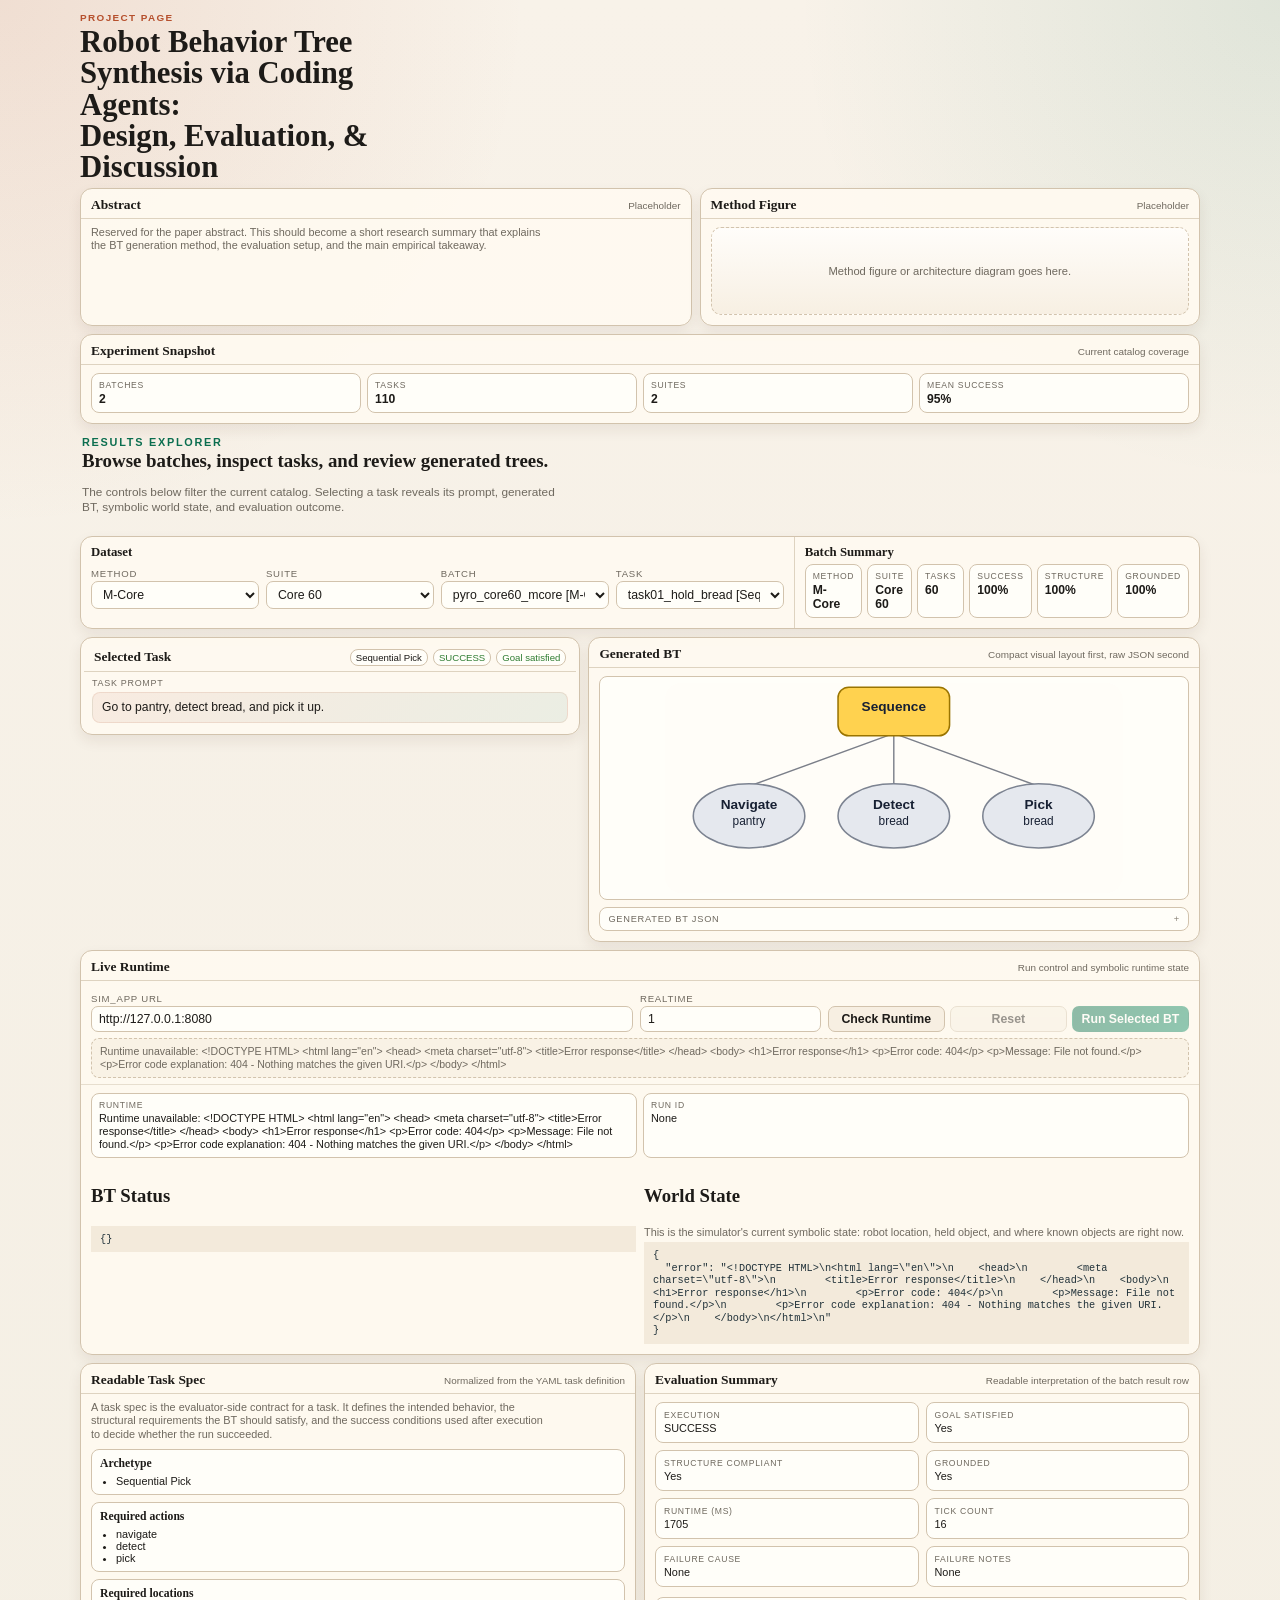
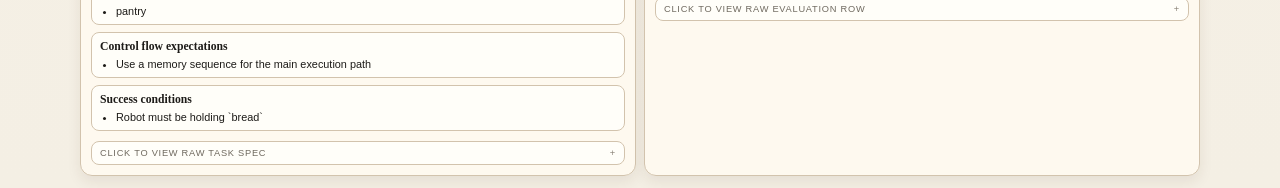
==== public/index.html @ f4806e5f "first commit" ====
<!doctype html>
<html lang="en">
<head>
  <meta charset="utf-8">
  <meta name="viewport" content="width=device-width, initial-scale=1">
  <title>Robot Behavior Tree Synthesis via Coding Agents: Design, Evaluation, &amp; Discussion</title>
  <link rel="stylesheet" href="./styles.css">
</head>
<body>
  <header class="hero">
    <div class="hero-copy">
      <p class="eyebrow">Project Page</p>
      <h1>Robot Behavior Tree Synthesis via Coding Agents:<br>Design, Evaluation, &amp; Discussion</h1>
    </div>
  </header>

  <main class="layout">
    <section class="research-strip">
      <article class="panel compact-panel">
        <div class="panel-head">
          <h2>Abstract</h2>
          <span class="panel-meta">Placeholder</span>
        </div>
        <div class="section-copy">
          Reserved for the paper abstract. This should become a short research summary that explains the BT generation method, the evaluation setup, and the main empirical takeaway.
        </div>
      </article>

      <article class="panel compact-panel">
        <div class="panel-head">
          <h2>Method Figure</h2>
          <span class="panel-meta">Placeholder</span>
        </div>
        <div class="figure-placeholder">Method figure or architecture diagram goes here.</div>
      </article>
    </section>

    <section class="panel snapshot-strip">
      <div class="panel-head">
        <h2>Experiment Snapshot</h2>
        <span class="panel-meta">Current catalog coverage</span>
      </div>
      <div class="hero-stats hero-stats--inline" id="heroStats"></div>
    </section>

    <section class="section-intro">
      <p class="eyebrow">Results Explorer</p>
      <h2>Browse batches, inspect tasks, and review generated trees.</h2>
      <p class="section-copy section-copy--flush">
        The controls below filter the current catalog. Selecting a task reveals its prompt, generated BT, symbolic world state, and evaluation outcome.
      </p>
    </section>

    <section class="top-banner panel">
      <section class="top-banner__section">
        <div class="top-banner__head">
          <h2>Dataset</h2>
        </div>
        <div class="banner-grid banner-grid--dataset">
          <div>
            <label for="methodSelect">Method</label>
            <select id="methodSelect"></select>
          </div>
          <div>
            <label for="suiteSelect">Suite</label>
            <select id="suiteSelect"></select>
          </div>
          <div>
            <label for="batchSelect">Batch</label>
            <select id="batchSelect"></select>
          </div>
          <div>
            <label for="taskSelect">Task</label>
            <select id="taskSelect"></select>
          </div>
        </div>
      </section>

      <section class="top-banner__section">
        <div class="top-banner__head">
          <h2>Batch Summary</h2>
        </div>
        <div id="batchSummary" class="stack stack--horizontal"></div>
      </section>
    </section>

    <section class="content content--full">
      <section class="content-grid task-bt-grid">
        <article class="panel intro-card intro-card--compact">
          <div class="panel-head">
            <h2>Selected Task</h2>
            <div id="taskBadgeRow" class="badge-row"></div>
          </div>
          <div class="intro-card__body">
            <div class="intro-card__label">Task Prompt</div>
            <div id="taskPrompt" class="prompt-card prompt-card--compact">Select a batch and task.</div>
          </div>
        </article>

        <article class="panel">
          <div class="panel-head">
            <h2>Generated BT</h2>
            <span class="panel-meta">Compact visual layout first, raw JSON second</span>
          </div>
          <div class="bt-tree-panel">
            <div class="bt-tree-wrap">
              <div id="btTreeView" class="bt-tree-empty">Select a task.</div>
            </div>
            <details class="bt-json-wrap">
              <summary class="compact-pre-title">Generated BT JSON</summary>
              <pre id="btView" class="pre-compact">{}</pre>
            </details>
          </div>
        </article>
      </section>

      <section class="content-grid hero-runtime-grid">
        <article class="panel runtime-panel runtime-panel--featured">
          <div class="panel-head">
            <h2>Live Runtime</h2>
            <span class="panel-meta">Run control and symbolic runtime state</span>
          </div>
          <div class="runtime-strip__body">
            <div class="banner-grid banner-grid--runtime">
              <div>
                <label for="controlUrl">sim_app URL</label>
                <input id="controlUrl" value="http://127.0.0.1:8080">
              </div>
              <div>
                <label for="realtimeFactor">Realtime</label>
                <input id="realtimeFactor" type="number" min="0.1" step="0.1" value="1">
              </div>
              <div class="runtime-strip__actions">
                <button id="refreshRuntime" class="secondary">Check Runtime</button>
                <button id="resetWorld" class="secondary">Reset</button>
                <button id="runBt">Run Selected BT</button>
              </div>
            </div>
            <div class="runtime-strip__status">
              <div id="runtimeStatus" class="status-block muted">Runtime not checked yet.</div>
            </div>
          </div>
          <div class="runtime-toolbar">
            <div class="runtime-toolbar-card">
              <div class="runtime-toolbar-label">Runtime</div>
              <div id="runtimeStatusInline" class="runtime-toolbar-value">Not checked yet.</div>
            </div>
            <div class="runtime-toolbar-card">
              <div class="runtime-toolbar-label">Run ID</div>
              <div id="runIdInline" class="runtime-toolbar-value">None</div>
            </div>
          </div>
          <div class="content-grid two-up runtime-split">
            <div>
              <h3>BT Status</h3>
              <pre id="runStatusView">{}</pre>
            </div>
            <div>
              <h3>World State</h3>
              <p class="section-note">This is the simulator's current symbolic state: robot location, held object, and where known objects are right now.</p>
              <pre id="worldStateView">{}</pre>
            </div>
          </div>
        </article>
      </section>

      <section class="content-grid two-up">
        <article class="panel">
          <div class="panel-head">
            <h2>Readable Task Spec</h2>
            <span class="panel-meta">Normalized from the YAML task definition</span>
          </div>
          <div class="section-copy">
            A task spec is the evaluator-side contract for a task. It defines the intended behavior, the structural requirements the BT should satisfy, and the success conditions used after execution to decide whether the run succeeded.
          </div>
          <div id="taskSpecView" class="spec-grid"></div>
          <details class="raw-data-block">
            <summary class="raw-data-summary">Click to view raw task spec</summary>
            <pre id="taskSpecRawView">{}</pre>
          </details>
        </article>

        <article class="panel">
          <div class="panel-head">
            <h2>Evaluation Summary</h2>
            <span class="panel-meta">Readable interpretation of the batch result row</span>
          </div>
          <div id="resultSummaryView" class="result-grid"></div>
          <details class="raw-data-block">
            <summary class="raw-data-summary">Click to view raw evaluation row</summary>
            <pre id="resultView">{}</pre>
          </details>
        </article>
      </section>
    </section>
  </main>

  <script src="./app.js"></script>
</body>
</html>
---- public/styles.css ----
:root {
  --bg: #f4efe4;
  --paper: #fffaf1;
  --ink: #1d1b18;
  --muted: #6f695f;
  --line: #d2c3ad;
  --accent: #0b6e4f;
  --accent-2: #b6502d;
  --good: #2f7d32;
  --warn: #996300;
  --bad: #9b2226;
  --shadow: rgba(62, 39, 21, 0.08);
  --code: #f3eadb;
}

* { box-sizing: border-box; }
html, body { margin: 0; padding: 0; }
body {
  font-family: "Avenir Next", "Segoe UI", sans-serif;
  color: var(--ink);
  background:
    radial-gradient(circle at top left, rgba(182, 80, 45, 0.12), transparent 24%),
    radial-gradient(circle at top right, rgba(11, 110, 79, 0.10), transparent 22%),
    linear-gradient(180deg, #f8f2e9 0%, var(--bg) 100%);
}

h1, h2, h3, th {
  font-family: Georgia, "Palatino Linotype", serif;
}

.hero,
.layout {
  width: min(1120px, calc(100vw - 20px));
  margin: 0 auto;
}

.hero {
  display: grid;
  grid-template-columns: 1fr;
  gap: 8px;
  padding: 12px 0 2px;
}

.hero-copy {
  display: grid;
  gap: 4px;
}

.eyebrow {
  margin: 0;
  color: var(--accent-2);
  text-transform: uppercase;
  letter-spacing: 0.14em;
  font-size: 0.62rem;
  font-weight: 700;
}

h1 {
  margin: 0;
  max-width: 22ch;
  font-size: clamp(1.25rem, 2.4vw, 2rem);
  line-height: 1.02;
}

.lede {
  margin: 0;
  max-width: 74ch;
  color: var(--muted);
  font-size: 0.78rem;
  line-height: 1.28;
}

.hero-stats {
  display: grid;
  grid-template-columns: repeat(4, minmax(0, 1fr));
  gap: 6px;
}

.hero-stats--inline {
  padding: 8px 10px 10px;
}

.layout {
  display: grid;
  gap: 8px;
  padding: 2px 0 12px;
}

.panel {
  background: rgba(255, 250, 241, 0.94);
  border: 1px solid var(--line);
  border-radius: 12px;
  box-shadow: 0 6px 14px var(--shadow);
  overflow: hidden;
}

.compact-panel .panel-head,
.panel-head {
  display: flex;
  align-items: baseline;
  justify-content: space-between;
  gap: 8px;
  padding: 8px 10px 5px;
  border-bottom: 1px solid rgba(210, 195, 173, 0.7);
}

.panel-head h2, .panel-head h3 {
  margin: 0;
  font-size: 0.84rem;
}

.panel-meta {
  color: var(--muted);
  font-size: 0.62rem;
}

label {
  display: block;
  margin: 4px 0 2px;
  color: var(--muted);
  font-size: 0.6rem;
  text-transform: uppercase;
  letter-spacing: 0.08em;
}

select, input, button {
  width: 100%;
  border-radius: 7px;
  border: 1px solid var(--line);
  padding: 5px 7px;
  font: inherit;
  background: #fffef9;
  color: var(--ink);
  font-size: 0.77rem;
}

button {
  cursor: pointer;
  background: linear-gradient(135deg, var(--accent), #0d8c65);
  color: white;
  border-color: transparent;
  font-weight: 600;
}

button.secondary {
  background: #f7efe2;
  color: var(--ink);
  border-color: var(--line);
}

button:disabled {
  opacity: 0.45;
  cursor: not-allowed;
}

.research-strip {
  display: grid;
  grid-template-columns: 1.1fr 0.9fr;
  gap: 8px;
}

.snapshot-strip {
  overflow: hidden;
}

.section-intro {
  display: grid;
  gap: 3px;
  padding: 4px 2px 1px;
}

.section-intro h2 {
  margin: 0;
  font-size: 1.18rem;
  line-height: 1.02;
}

.section-intro .eyebrow {
  font-size: 0.68rem;
  letter-spacing: 0.16em;
  color: var(--accent);
}

.figure-placeholder {
  margin: 8px 10px 10px;
  min-height: 88px;
  border: 1px dashed var(--line);
  border-radius: 10px;
  display: grid;
  place-items: center;
  color: var(--muted);
  font-size: 0.7rem;
  background: linear-gradient(180deg, rgba(255,255,255,0.65), rgba(243,234,219,0.65));
}

.top-banner {
  display: grid;
  grid-template-columns: 1.45fr 0.55fr;
}

.top-banner__section {
  padding: 8px 10px;
}

.top-banner__section + .top-banner__section {
  border-left: 1px solid rgba(210, 195, 173, 0.7);
}

.top-banner__head {
  margin-bottom: 4px;
}

.top-banner__head h2 {
  margin: 0;
  font-size: 0.8rem;
}

.banner-grid {
  display: grid;
  gap: 7px;
}

.banner-grid--dataset {
  grid-template-columns: repeat(4, minmax(0, 1fr));
}

.stack,
.badge-row {
  display: flex;
  flex-wrap: wrap;
  gap: 5px;
}

.stack--horizontal {
  flex-wrap: nowrap;
  overflow-x: auto;
  padding-bottom: 2px;
}

.content {
  display: grid;
  gap: 8px;
}

.content-grid {
  display: grid;
  gap: 8px;
}

.task-bt-grid {
  grid-template-columns: minmax(280px, 0.9fr) minmax(340px, 1.1fr);
  align-items: start;
}

.runtime-strip__body {
  padding: 8px 10px 10px;
}

.runtime-panel .runtime-strip__body {
  padding-bottom: 6px;
  border-bottom: 1px solid rgba(210, 195, 173, 0.5);
}

.banner-grid--runtime {
  grid-template-columns: minmax(220px, 1.5fr) minmax(100px, 0.5fr) minmax(260px, 1fr);
  align-items: end;
}

.runtime-strip__actions {
  display: grid;
  grid-template-columns: repeat(3, minmax(0, 1fr));
  gap: 5px;
}

.runtime-strip__status {
  margin-top: 6px;
}

.intro-card {
  padding: 3px;
}

.intro-card__body {
  padding: 6px 8px 8px;
}

.intro-card__label {
  color: var(--muted);
  font-size: 0.56rem;
  text-transform: uppercase;
  letter-spacing: 0.08em;
  margin-bottom: 4px;
}

.prompt-card {
  margin: 0;
  padding: 7px 9px;
  border-radius: 8px;
  background: linear-gradient(135deg, rgba(182, 80, 45, 0.08), rgba(11, 110, 79, 0.08));
  border: 1px solid rgba(182, 80, 45, 0.12);
  font-size: 0.76rem;
  line-height: 1.24;
}

.badge,
.stat-tile,
.result-card,
.spec-card,
.runtime-toolbar-card {
  border: 1px solid var(--line);
  border-radius: 8px;
  background: #fffef9;
}

.badge {
  padding: 2px 5px;
  font-size: 0.6rem;
}

.badge.good { color: var(--good); }
.badge.warn { color: var(--warn); }
.badge.bad { color: var(--bad); }

.stat-tile {
  padding: 6px 7px;
}

.stat-k,
.result-card__label,
.runtime-toolbar-label {
  color: var(--muted);
  font-size: 0.54rem;
  text-transform: uppercase;
  letter-spacing: 0.08em;
}

.stat-v {
  margin-top: 2px;
  font-size: 0.76rem;
  font-weight: 700;
}

.hero-runtime-grid {
  grid-template-columns: 1fr;
}

.runtime-toolbar {
  display: grid;
  grid-template-columns: repeat(2, minmax(0, 1fr));
  gap: 6px;
  padding: 8px 10px 0;
}

.runtime-toolbar-card {
  padding: 6px 7px;
}

.runtime-toolbar-value,
.result-card__value {
  margin-top: 2px;
  font-size: 0.68rem;
  line-height: 1.2;
}

.runtime-split {
  grid-template-columns: repeat(2, minmax(0, 1fr));
  padding: 8px 10px 10px;
}

.section-copy,
.section-note {
  color: var(--muted);
  font-size: 0.68rem;
  line-height: 1.24;
}

.section-copy {
  padding: 7px 10px 0;
  max-width: 78ch;
}

.section-copy--flush {
  padding: 0;
  font-size: 0.74rem;
  line-height: 1.3;
  max-width: 72ch;
}

.section-note {
  margin: 0 0 3px;
}

pre {
  margin: 0;
  padding: 7px 9px;
  background: var(--code);
  color: #21323a;
  overflow: auto;
  white-space: pre-wrap;
  word-break: break-word;
  max-height: 240px;
  font-size: 0.64rem;
  line-height: 1.22;
}

.pre-compact {
  font-size: 0.58rem;
  max-height: 150px;
}

.bt-tree-panel,
.spec-grid,
.result-grid {
  display: grid;
  gap: 7px;
  padding: 8px 10px 10px;
}

.result-grid,
.two-up {
  grid-template-columns: repeat(2, minmax(0, 1fr));
}

.spec-card,
.result-card {
  padding: 7px 8px;
}

.spec-card h3 {
  margin: 0 0 5px;
  font-size: 0.73rem;
}

.spec-card ul {
  margin: 0;
  padding-left: 16px;
  font-size: 0.68rem;
}

.bt-tree-wrap,
.bt-json-wrap,
.raw-data-block {
  border: 1px solid var(--line);
  border-radius: 8px;
  background: #fffef9;
  overflow: hidden;
}

.bt-tree-wrap {
  padding: 6px;
  min-height: 150px;
  max-height: 230px;
  overflow: auto;
}

.bt-tree-svg {
  min-width: fit-content;
}

.bt-tree-wrap svg,
.bt-tree-svg svg {
  display: block;
  width: 100%;
  max-width: 100%;
  max-height: 210px;
  height: auto;
  margin: 0 auto;
}

.bt-tree-empty {
  color: var(--muted);
  font-size: 0.68rem;
}

.compact-pre-title,
.raw-data-summary {
  display: block;
  padding: 6px 8px;
  color: var(--muted);
  font-size: 0.58rem;
  text-transform: uppercase;
  letter-spacing: 0.08em;
  cursor: pointer;
}

.raw-data-block {
  margin: 0 10px 10px;
}

.raw-data-summary::-webkit-details-marker,
.compact-pre-title::-webkit-details-marker {
  display: none;
}

.compact-pre-title::after,
.raw-data-summary::after {
  content: " +";
  float: right;
  color: #8a8378;
}

.bt-json-wrap[open] .compact-pre-title::after,
.raw-data-block[open] .raw-data-summary::after {
  content: " -";
}

.status-block {
  border: 1px dashed var(--line);
  border-radius: 8px;
  padding: 6px 8px;
  background: rgba(247, 239, 226, 0.7);
  line-height: 1.22;
  font-size: 0.66rem;
}

.muted { color: var(--muted); }
.mono { font-family: "SFMono-Regular", "Menlo", monospace; }

@media (max-width: 980px) {
  .hero,
  .top-banner,
  .research-strip,
  .task-bt-grid,
  .result-grid,
  .two-up,
  .runtime-split,
  .runtime-toolbar {
    grid-template-columns: 1fr;
  }

  .top-banner__section + .top-banner__section {
    border-left: 0;
    border-top: 1px solid rgba(210, 195, 173, 0.7);
  }

  .banner-grid--dataset,
  .banner-grid--runtime,
  .runtime-strip__actions,
  .hero-stats {
    grid-template-columns: 1fr 1fr;
  }
}

@media (max-width: 720px) {
  .banner-grid--dataset,
  .banner-grid--runtime,
  .runtime-strip__actions,
  .hero-stats {
    grid-template-columns: 1fr;
  }

  .stack--horizontal {
    flex-wrap: wrap;
    overflow-x: visible;
  }
}
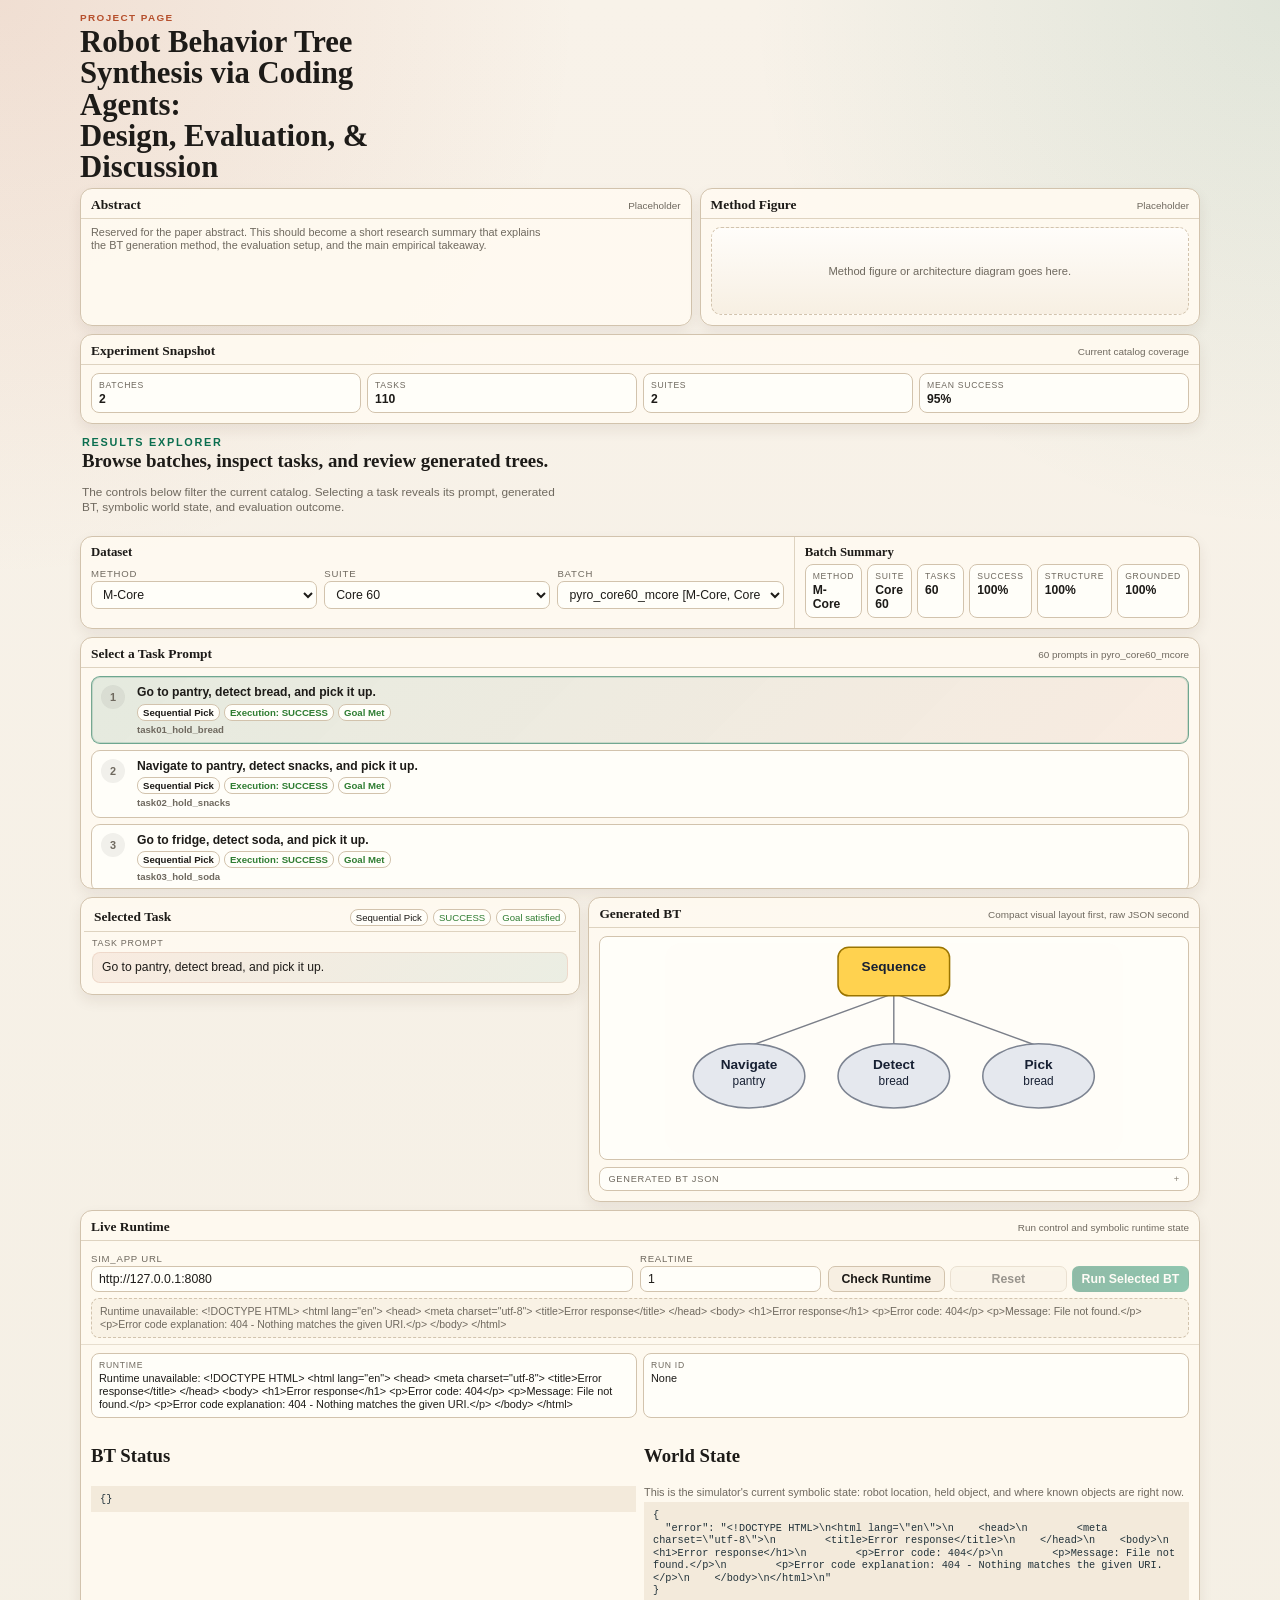
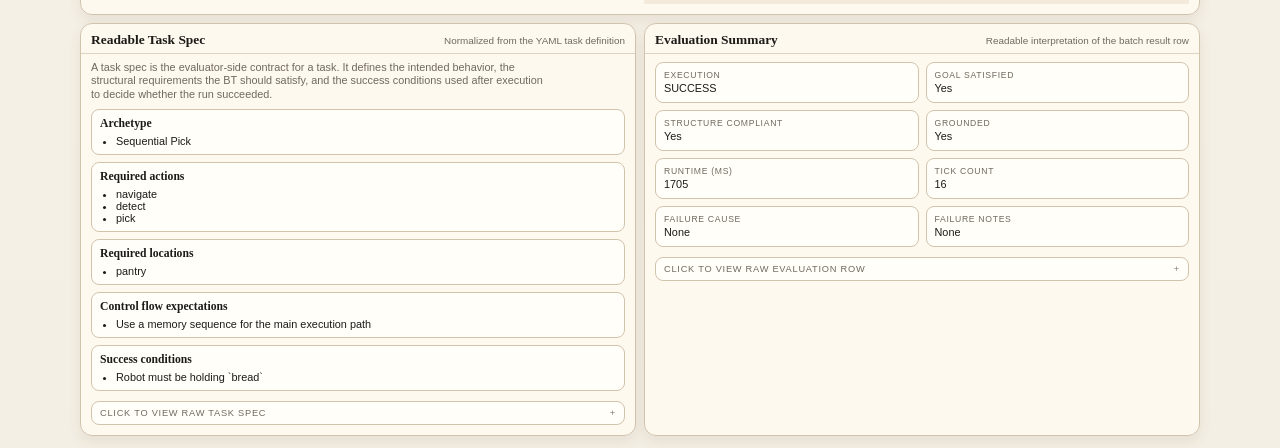
==== commit 6ac9b3df: "tweaks" ====
--- a/public/index.html
+++ b/public/index.html
@@ -69,10 +69,6 @@
             <label for="batchSelect">Batch</label>
             <select id="batchSelect"></select>
           </div>
-          <div>
-            <label for="taskSelect">Task</label>
-            <select id="taskSelect"></select>
-          </div>
         </div>
       </section>
 
@@ -82,6 +78,14 @@
         </div>
         <div id="batchSummary" class="stack stack--horizontal"></div>
       </section>
+    </section>
+
+    <section class="panel task-picker-panel">
+      <div class="panel-head">
+        <h2>Select a Task Prompt</h2>
+        <span id="taskListMeta" class="panel-meta">Choose one prompt from the current batch.</span>
+      </div>
+      <div id="taskList" class="task-list" role="listbox" aria-label="Task prompts"></div>
     </section>
 
     <section class="content content--full">
--- a/public/styles.css
+++ b/public/styles.css
@@ -221,7 +221,7 @@
 }
 
 .banner-grid--dataset {
-  grid-template-columns: repeat(4, minmax(0, 1fr));
+  grid-template-columns: repeat(3, minmax(0, 1fr));
 }
 
 .stack,
@@ -240,6 +240,23 @@
 .content {
   display: grid;
   gap: 8px;
+}
+
+.task-picker-panel {
+  overflow: hidden;
+}
+
+.task-list {
+  display: grid;
+  gap: 6px;
+  padding: 8px 10px 10px;
+  max-height: 220px;
+  overflow-y: auto;
+}
+
+.task-list-empty {
+  color: var(--muted);
+  font-size: 0.72rem;
 }
 
 .content-grid {
@@ -300,6 +317,67 @@
   border: 1px solid rgba(182, 80, 45, 0.12);
   font-size: 0.76rem;
   line-height: 1.24;
+}
+
+.task-list-item {
+  display: grid;
+  grid-template-columns: 28px minmax(0, 1fr);
+  gap: 8px;
+  align-items: start;
+  width: 100%;
+  padding: 8px 9px;
+  text-align: left;
+  border-radius: 9px;
+  border: 1px solid var(--line);
+  background: #fffef9;
+  color: var(--ink);
+}
+
+.task-list-item:hover {
+  border-color: rgba(11, 110, 79, 0.38);
+  background: #fffaf2;
+}
+
+.task-list-item.is-selected {
+  border-color: rgba(11, 110, 79, 0.55);
+  background: linear-gradient(135deg, rgba(11, 110, 79, 0.10), rgba(182, 80, 45, 0.08));
+  box-shadow: inset 0 0 0 1px rgba(11, 110, 79, 0.16);
+}
+
+.task-list-item__index {
+  display: inline-grid;
+  place-items: center;
+  width: 24px;
+  height: 24px;
+  border-radius: 999px;
+  background: rgba(29, 27, 24, 0.06);
+  color: var(--muted);
+  font-size: 0.68rem;
+  font-weight: 700;
+}
+
+.task-list-item__body {
+  display: grid;
+  gap: 3px;
+  min-width: 0;
+}
+
+.task-list-item__prompt {
+  font-size: 0.76rem;
+  line-height: 1.26;
+  white-space: normal;
+}
+
+.task-list-item__tags {
+  display: flex;
+  flex-wrap: wrap;
+  gap: 4px;
+}
+
+.task-list-item__meta {
+  color: var(--muted);
+  font-size: 0.6rem;
+  line-height: 1.2;
 }
 
 .badge,
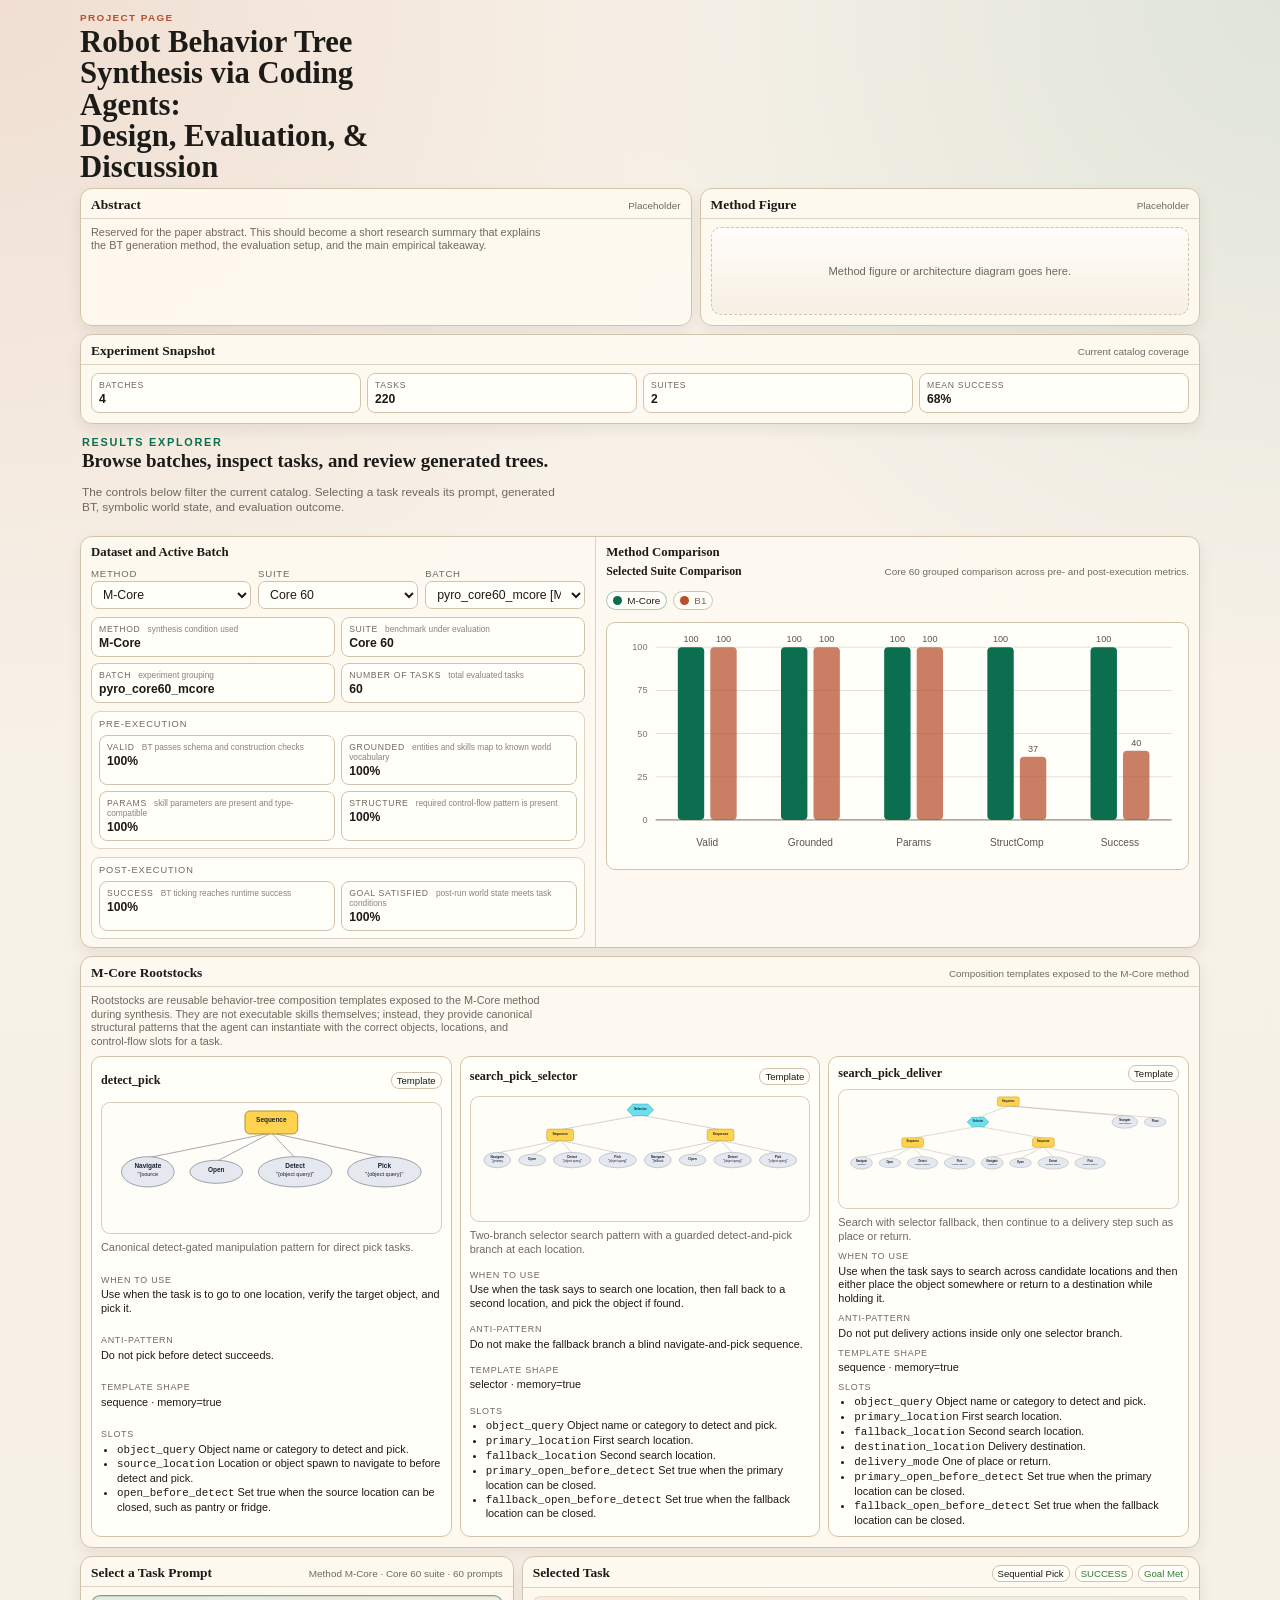
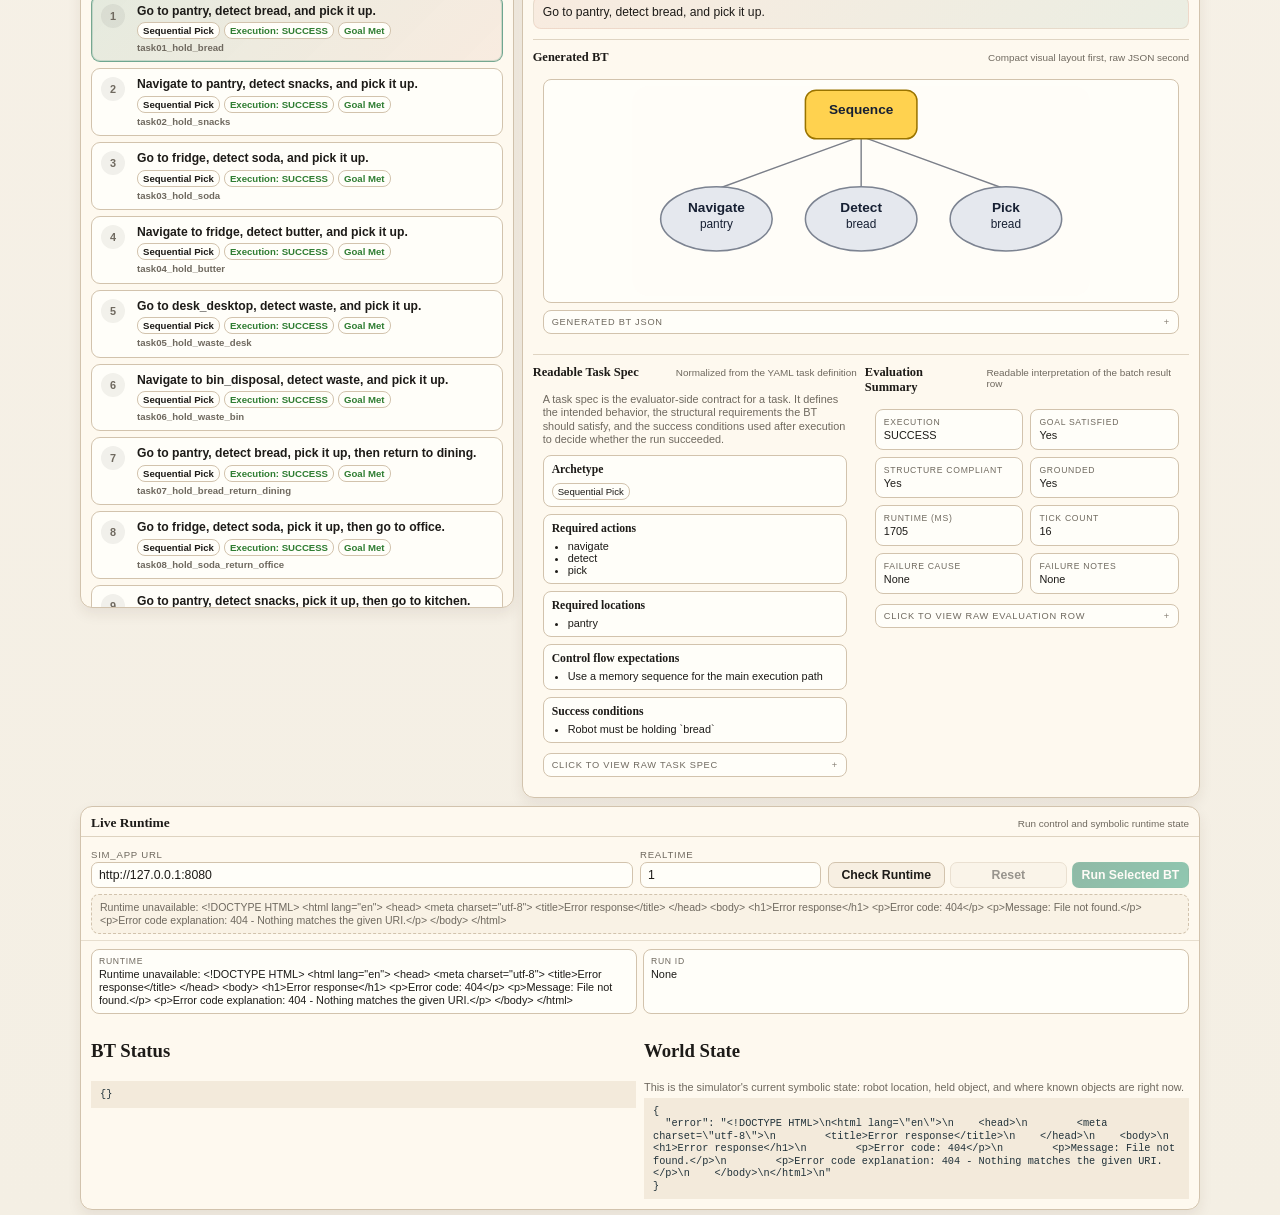
==== commit 0a83e4a8: "visualization improvements" ====
--- a/public/index.html
+++ b/public/index.html
@@ -54,7 +54,7 @@
     <section class="top-banner panel">
       <section class="top-banner__section">
         <div class="top-banner__head">
-          <h2>Dataset</h2>
+          <h2>Dataset and Active Batch</h2>
         </div>
         <div class="banner-grid banner-grid--dataset">
           <div>
@@ -70,50 +70,99 @@
             <select id="batchSelect"></select>
           </div>
         </div>
+        <div id="batchSummary" class="batch-summary-grid"></div>
       </section>
 
       <section class="top-banner__section">
         <div class="top-banner__head">
-          <h2>Batch Summary</h2>
-        </div>
-        <div id="batchSummary" class="stack stack--horizontal"></div>
-      </section>
-    </section>
-
-    <section class="panel task-picker-panel">
-      <div class="panel-head">
-        <h2>Select a Task Prompt</h2>
-        <span id="taskListMeta" class="panel-meta">Choose one prompt from the current batch.</span>
-      </div>
-      <div id="taskList" class="task-list" role="listbox" aria-label="Task prompts"></div>
+          <h2>Method Comparison</h2>
+        </div>
+        <div class="batch-compare">
+          <div class="batch-compare__head">
+            <h3>Selected Suite Comparison</h3>
+            <span id="batchCompareMeta" class="panel-meta">Grouped comparison across evaluation metrics.</span>
+          </div>
+          <div id="batchCompareLegend" class="batch-compare__legend"></div>
+          <div id="batchCompareChart" class="batch-compare__chart"></div>
+        </div>
+      </section>
     </section>
 
     <section class="content content--full">
+      <section id="rootstocksPanel" class="panel rootstocks-panel" hidden>
+        <div class="panel-head">
+          <h2>M-Core Rootstocks</h2>
+          <span class="panel-meta">Composition templates exposed to the M-Core method</span>
+        </div>
+        <div class="section-copy">
+          Rootstocks are reusable behavior-tree composition templates exposed to the M-Core method during synthesis. They are not executable skills themselves; instead, they provide canonical structural patterns that the agent can instantiate with the correct objects, locations, and control-flow slots for a task.
+        </div>
+        <div id="rootstocksView" class="rootstocks-grid"></div>
+      </section>
+
       <section class="content-grid task-bt-grid">
-        <article class="panel intro-card intro-card--compact">
+        <article class="panel task-picker-panel">
+          <div class="panel-head">
+            <h2>Select a Task Prompt</h2>
+            <span id="taskListMeta" class="panel-meta">Choose one prompt from the current batch.</span>
+          </div>
+          <div id="taskList" class="task-list" role="listbox" aria-label="Task prompts"></div>
+        </article>
+
+        <article class="panel selected-task-group">
           <div class="panel-head">
             <h2>Selected Task</h2>
             <div id="taskBadgeRow" class="badge-row"></div>
           </div>
-          <div class="intro-card__body">
-            <div class="intro-card__label">Task Prompt</div>
-            <div id="taskPrompt" class="prompt-card prompt-card--compact">Select a batch and task.</div>
-          </div>
-        </article>
-
-        <article class="panel">
-          <div class="panel-head">
-            <h2>Generated BT</h2>
-            <span class="panel-meta">Compact visual layout first, raw JSON second</span>
-          </div>
-          <div class="bt-tree-panel">
-            <div class="bt-tree-wrap">
-              <div id="btTreeView" class="bt-tree-empty">Select a task.</div>
-            </div>
-            <details class="bt-json-wrap">
-              <summary class="compact-pre-title">Generated BT JSON</summary>
-              <pre id="btView" class="pre-compact">{}</pre>
-            </details>
+          <div class="selected-task-group__body">
+            <section class="selected-task-group__section">
+              <div id="taskPrompt" class="selected-task-panel__prompt">Select a task.</div>
+            </section>
+
+            <section class="selected-task-group__section">
+              <div class="selected-task-group__section-head">
+                <h3>Generated BT</h3>
+                <span class="panel-meta">Compact visual layout first, raw JSON second</span>
+              </div>
+              <div class="bt-tree-panel">
+                <div class="bt-tree-wrap">
+                  <div id="btTreeView" class="bt-tree-empty">Select a task.</div>
+                </div>
+                <details class="bt-json-wrap">
+                  <summary class="compact-pre-title">Generated BT JSON</summary>
+                  <pre id="btView" class="pre-compact">{}</pre>
+                </details>
+              </div>
+            </section>
+
+            <section class="content-grid two-up selected-task-details">
+              <div class="selected-task-group__subpanel">
+                <div class="selected-task-group__section-head">
+                  <h3>Readable Task Spec</h3>
+                  <span class="panel-meta">Normalized from the YAML task definition</span>
+                </div>
+                <div class="section-copy">
+                  A task spec is the evaluator-side contract for a task. It defines the intended behavior, the structural requirements the BT should satisfy, and the success conditions used after execution to decide whether the run succeeded.
+                </div>
+                <div id="taskSpecView" class="spec-grid"></div>
+                <details class="raw-data-block">
+                  <summary class="raw-data-summary">Click to view raw task spec</summary>
+                  <pre id="taskSpecRawView">{}</pre>
+                </details>
+              </div>
+
+              <div class="selected-task-group__subpanel">
+                <div class="selected-task-group__section-head">
+                  <h3>Evaluation Summary</h3>
+                  <span class="panel-meta">Readable interpretation of the batch result row</span>
+                </div>
+                <div id="resultSummaryView" class="result-grid"></div>
+                <details class="raw-data-block">
+                  <summary class="raw-data-summary">Click to view raw evaluation row</summary>
+                  <pre id="resultView">{}</pre>
+                </details>
+              </div>
+            </section>
           </div>
         </article>
       </section>
@@ -167,35 +216,6 @@
           </div>
         </article>
       </section>
-
-      <section class="content-grid two-up">
-        <article class="panel">
-          <div class="panel-head">
-            <h2>Readable Task Spec</h2>
-            <span class="panel-meta">Normalized from the YAML task definition</span>
-          </div>
-          <div class="section-copy">
-            A task spec is the evaluator-side contract for a task. It defines the intended behavior, the structural requirements the BT should satisfy, and the success conditions used after execution to decide whether the run succeeded.
-          </div>
-          <div id="taskSpecView" class="spec-grid"></div>
-          <details class="raw-data-block">
-            <summary class="raw-data-summary">Click to view raw task spec</summary>
-            <pre id="taskSpecRawView">{}</pre>
-          </details>
-        </article>
-
-        <article class="panel">
-          <div class="panel-head">
-            <h2>Evaluation Summary</h2>
-            <span class="panel-meta">Readable interpretation of the batch result row</span>
-          </div>
-          <div id="resultSummaryView" class="result-grid"></div>
-          <details class="raw-data-block">
-            <summary class="raw-data-summary">Click to view raw evaluation row</summary>
-            <pre id="resultView">{}</pre>
-          </details>
-        </article>
-      </section>
     </section>
   </main>
 
--- a/public/styles.css
+++ b/public/styles.css
@@ -195,7 +195,7 @@
 
 .top-banner {
   display: grid;
-  grid-template-columns: 1.45fr 0.55fr;
+  grid-template-columns: 0.92fr 1.08fr;
 }
 
 .top-banner__section {
@@ -237,6 +237,98 @@
   padding-bottom: 2px;
 }
 
+.batch-summary-grid {
+  display: grid;
+  gap: 8px;
+  margin-top: 8px;
+}
+
+.batch-summary-meta,
+.batch-summary-section__grid {
+  display: grid;
+  grid-template-columns: repeat(2, minmax(0, 1fr));
+  gap: 6px;
+}
+
+.batch-summary-section {
+  border: 1px solid rgba(210, 195, 173, 0.72);
+  border-radius: 9px;
+  background: #fffef9;
+  padding: 7px;
+}
+
+.batch-summary-section__label {
+  margin-bottom: 6px;
+  color: var(--muted);
+  font-size: 0.58rem;
+  text-transform: uppercase;
+  letter-spacing: 0.1em;
+}
+
+.batch-compare {
+  display: grid;
+  gap: 6px;
+}
+
+.batch-compare__head {
+  display: flex;
+  align-items: baseline;
+  justify-content: space-between;
+  gap: 8px;
+}
+
+.batch-compare__head h3 {
+  margin: 0;
+  font-size: 0.74rem;
+}
+
+.batch-compare__legend {
+  display: flex;
+  flex-wrap: wrap;
+  gap: 6px;
+  margin-top: 6px;
+}
+
+.batch-compare__legend-item {
+  display: inline-flex;
+  align-items: center;
+  gap: 5px;
+  padding: 3px 6px;
+  border: 1px solid var(--line);
+  border-radius: 999px;
+  background: #fffef9;
+  font-size: 0.62rem;
+  color: var(--muted);
+}
+
+.batch-compare__legend-item.is-active {
+  color: var(--ink);
+  border-color: rgba(11, 110, 79, 0.35);
+}
+
+.batch-compare__swatch {
+  width: 9px;
+  height: 9px;
+  border-radius: 999px;
+  flex: 0 0 auto;
+}
+
+.batch-compare__chart {
+  margin-top: 6px;
+  border: 1px solid var(--line);
+  border-radius: 9px;
+  background: #fffef9;
+  padding: 6px;
+  overflow-x: auto;
+}
+
+.batch-compare__svg {
+  display: block;
+  width: 100%;
+  min-width: 520px;
+  height: auto;
+}
+
 .content {
   display: grid;
   gap: 8px;
@@ -246,11 +338,86 @@
   overflow: hidden;
 }
 
+.rootstocks-grid {
+  display: grid;
+  grid-template-columns: repeat(3, minmax(0, 1fr));
+  gap: 8px;
+  padding: 8px 10px 10px;
+}
+
+.rootstock-card {
+  border: 1px solid var(--line);
+  border-radius: 10px;
+  background: #fffef9;
+  padding: 8px 9px;
+  display: grid;
+  gap: 7px;
+}
+
+.rootstock-card__head {
+  display: flex;
+  align-items: center;
+  justify-content: space-between;
+  gap: 8px;
+}
+
+.rootstock-card__head h3 {
+  margin: 0;
+  font-size: 0.76rem;
+}
+
+.rootstock-card__copy,
+.rootstock-card__section {
+  font-size: 0.68rem;
+  line-height: 1.28;
+}
+
+.rootstock-card__copy {
+  margin: 0;
+  color: var(--muted);
+}
+
+.rootstock-card__viz {
+  border: 1px solid rgba(210, 195, 173, 0.8);
+  border-radius: 9px;
+  background: #fffdf8;
+  padding: 6px;
+  min-height: 120px;
+  max-height: 180px;
+  overflow: auto;
+}
+
+.rootstock-card__svg {
+  min-width: fit-content;
+}
+
+.rootstock-card__svg svg {
+  display: block;
+  width: 100%;
+  max-width: 100%;
+  max-height: 165px;
+  height: auto;
+  margin: 0 auto;
+}
+
+.rootstock-card__label {
+  margin-bottom: 2px;
+  color: var(--muted);
+  font-size: 0.56rem;
+  text-transform: uppercase;
+  letter-spacing: 0.08em;
+}
+
+.rootstock-slot-list {
+  margin: 0;
+  padding-left: 16px;
+}
+
 .task-list {
   display: grid;
   gap: 6px;
   padding: 8px 10px 10px;
-  max-height: 220px;
+  max-height: 620px;
   overflow-y: auto;
 }
 
@@ -265,8 +432,50 @@
 }
 
 .task-bt-grid {
-  grid-template-columns: minmax(280px, 0.9fr) minmax(340px, 1.1fr);
+  grid-template-columns: minmax(320px, 0.78fr) minmax(420px, 1.22fr);
   align-items: start;
+}
+
+.selected-task-group__body {
+  display: grid;
+  gap: 10px;
+  padding: 8px 10px 10px;
+}
+
+.selected-task-group__section + .selected-task-group__section,
+.selected-task-details {
+  border-top: 1px solid rgba(210, 195, 173, 0.68);
+  padding-top: 10px;
+}
+
+.selected-task-group__section-head {
+  display: flex;
+  align-items: baseline;
+  justify-content: space-between;
+  gap: 8px;
+  margin-bottom: 6px;
+}
+
+.selected-task-group__section-head h3 {
+  margin: 0;
+  font-size: 0.78rem;
+}
+
+.selected-task-panel__prompt {
+  padding: 8px 9px;
+  border-radius: 8px;
+  border: 1px solid rgba(182, 80, 45, 0.12);
+  background: linear-gradient(135deg, rgba(182, 80, 45, 0.08), rgba(11, 110, 79, 0.08));
+  font-size: 0.76rem;
+  line-height: 1.26;
+}
+
+.selected-task-details {
+  grid-template-columns: repeat(2, minmax(0, 1fr));
+}
+
+.selected-task-group__subpanel {
+  min-width: 0;
 }
 
 .runtime-strip__body {
@@ -291,32 +500,6 @@
 
 .runtime-strip__status {
   margin-top: 6px;
-}
-
-.intro-card {
-  padding: 3px;
-}
-
-.intro-card__body {
-  padding: 6px 8px 8px;
-}
-
-.intro-card__label {
-  color: var(--muted);
-  font-size: 0.56rem;
-  text-transform: uppercase;
-  letter-spacing: 0.08em;
-  margin-bottom: 4px;
-}
-
-.prompt-card {
-  margin: 0;
-  padding: 7px 9px;
-  border-radius: 8px;
-  background: linear-gradient(135deg, rgba(182, 80, 45, 0.08), rgba(11, 110, 79, 0.08));
-  border: 1px solid rgba(182, 80, 45, 0.12);
-  font-size: 0.76rem;
-  line-height: 1.24;
 }
 
 .task-list-item {
@@ -410,6 +593,16 @@
   font-size: 0.54rem;
   text-transform: uppercase;
   letter-spacing: 0.08em;
+}
+
+.stat-desc {
+  display: inline;
+  margin-left: 4px;
+  color: #8a8378;
+  font-size: 0.52rem;
+  font-weight: 500;
+  letter-spacing: 0;
+  text-transform: none;
 }
 
 .stat-v {
@@ -509,6 +702,11 @@
   font-size: 0.73rem;
 }
 
+.spec-card--archetype {
+  display: grid;
+  align-content: start;
+}
+
 .spec-card ul {
   margin: 0;
   padding-left: 16px;
@@ -598,6 +796,7 @@
   .hero,
   .top-banner,
   .research-strip,
+  .rootstocks-grid,
   .task-bt-grid,
   .result-grid,
   .two-up,
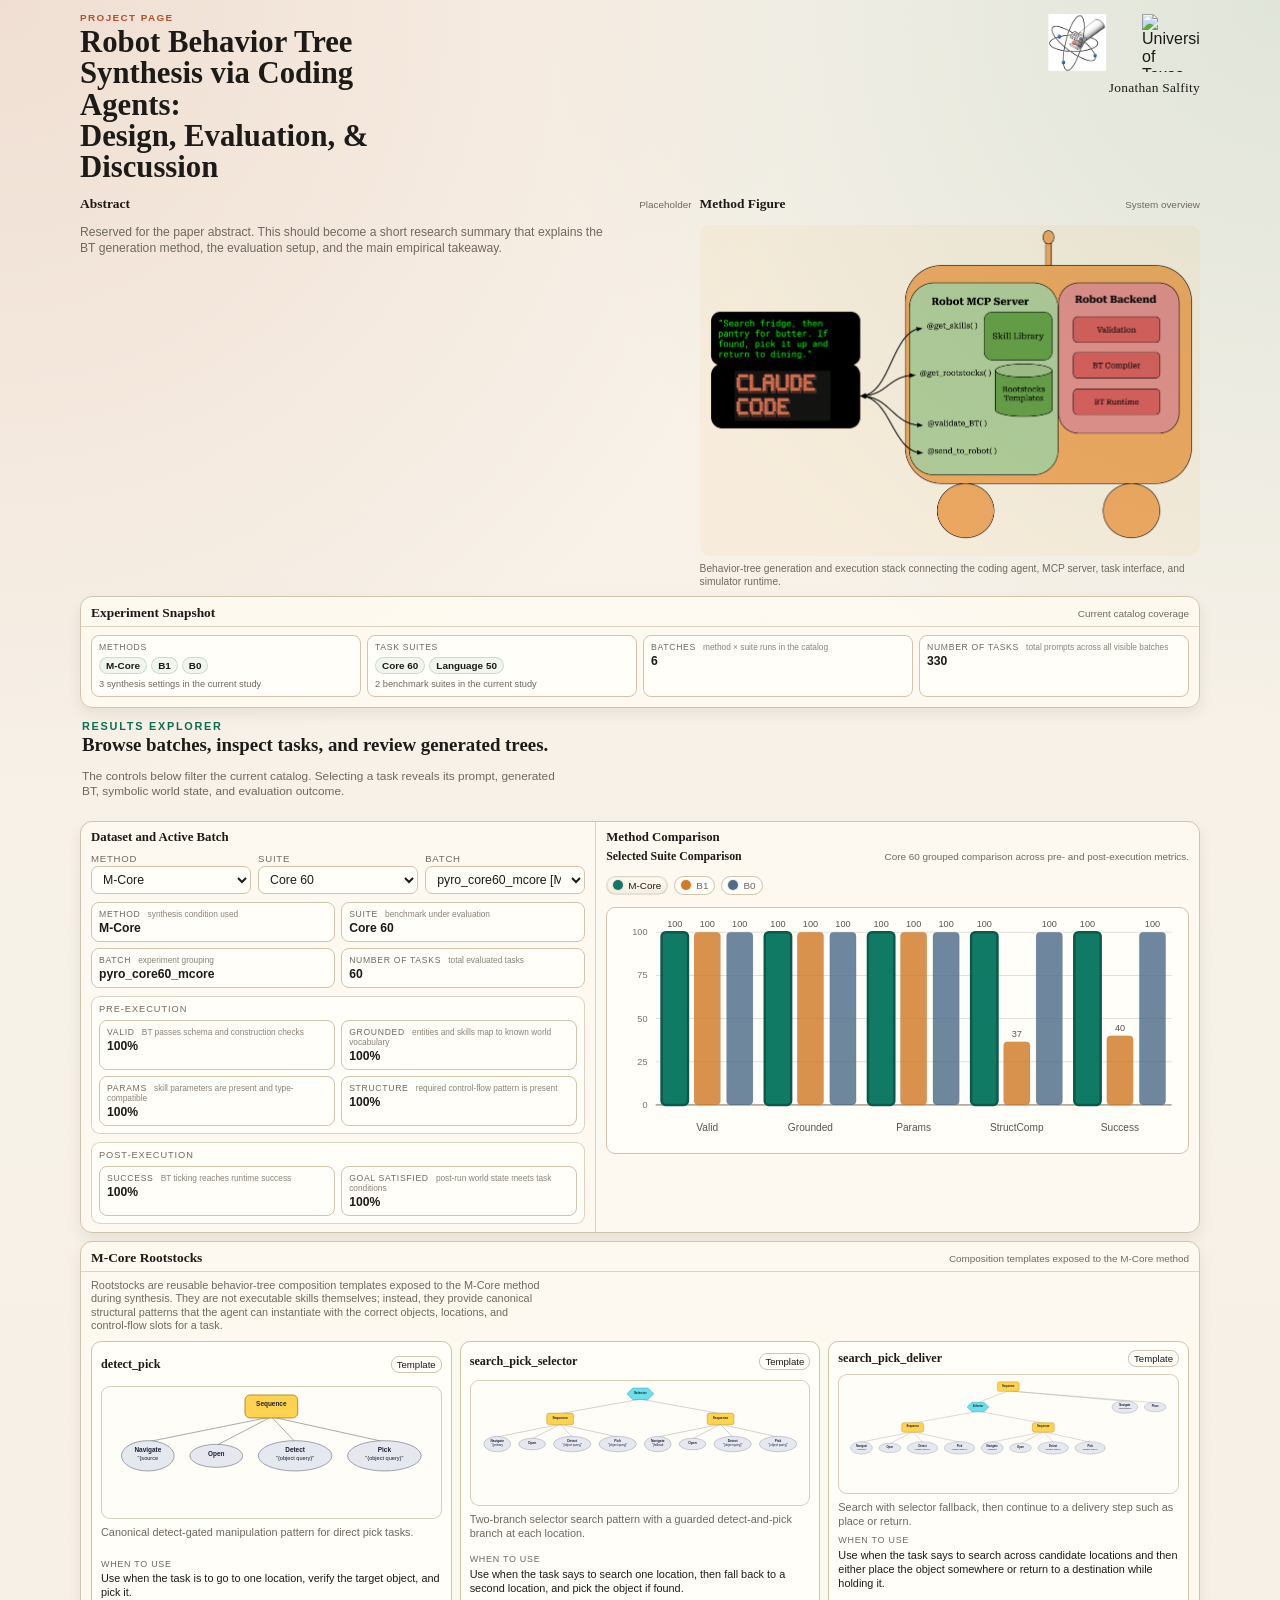
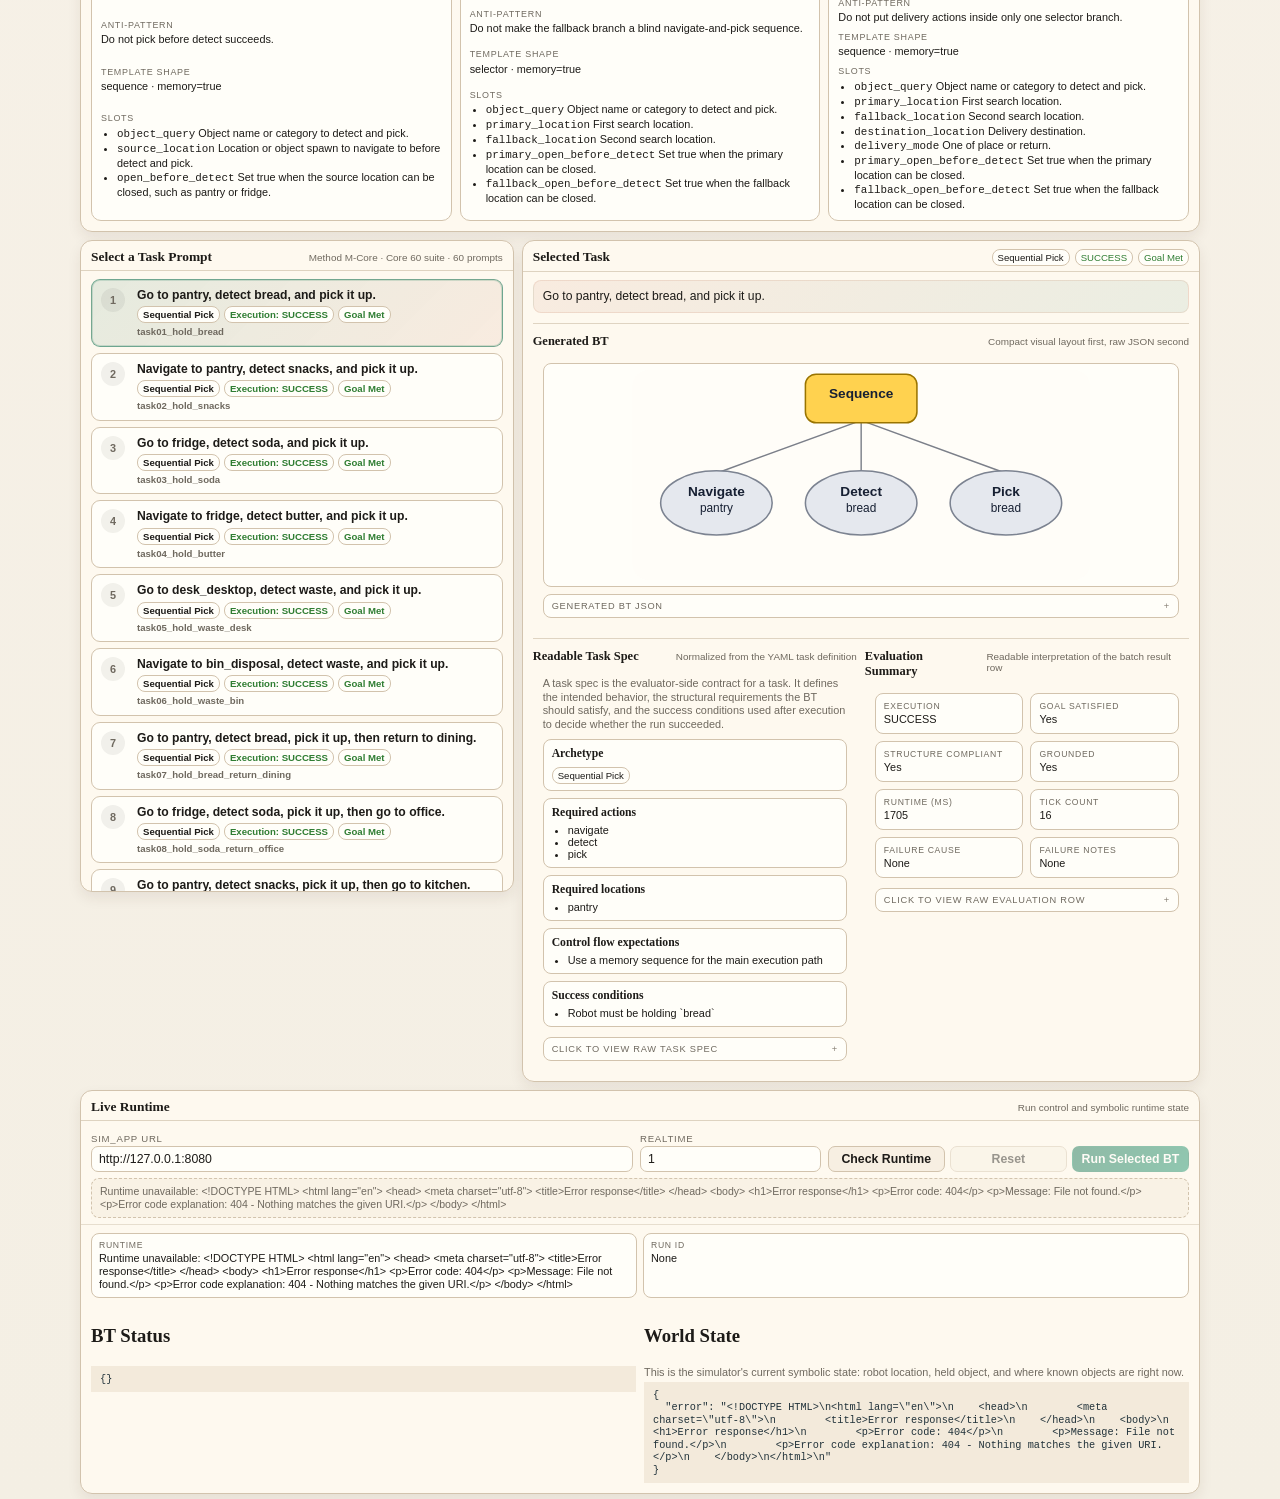
==== commit 0d36432a: "data and method figure" ====
--- a/public/index.html
+++ b/public/index.html
@@ -12,11 +12,18 @@
       <p class="eyebrow">Project Page</p>
       <h1>Robot Behavior Tree Synthesis via Coding Agents:<br>Design, Evaluation, &amp; Discussion</h1>
     </div>
+    <div class="hero-brand">
+      <div class="hero-brand__logos">
+        <img src="./nrg_logo_gs.png" alt="NRG logo" class="hero-brand__logo hero-brand__logo--nrg">
+        <img src="./ut_seal.svg" alt="University of Texas seal" class="hero-brand__logo hero-brand__logo--ut">
+      </div>
+      <div class="hero-brand__author">Jonathan Salfity</div>
+    </div>
   </header>
 
   <main class="layout">
     <section class="research-strip">
-      <article class="panel compact-panel">
+      <article class="research-block">
         <div class="panel-head">
           <h2>Abstract</h2>
           <span class="panel-meta">Placeholder</span>
@@ -26,12 +33,17 @@
         </div>
       </article>
 
-      <article class="panel compact-panel">
+      <article class="research-block">
         <div class="panel-head">
           <h2>Method Figure</h2>
-          <span class="panel-meta">Placeholder</span>
-        </div>
-        <div class="figure-placeholder">Method figure or architecture diagram goes here.</div>
+          <span class="panel-meta">System overview</span>
+        </div>
+        <figure class="research-figure">
+          <img src="./bt-mcp-server.png" alt="Behavior-tree MCP server architecture" class="research-figure__image">
+          <figcaption class="research-figure__caption">
+            Behavior-tree generation and execution stack connecting the coding agent, MCP server, task interface, and simulator runtime.
+          </figcaption>
+        </figure>
       </article>
     </section>
 
--- a/public/styles.css
+++ b/public/styles.css
@@ -36,14 +36,51 @@
 
 .hero {
   display: grid;
-  grid-template-columns: 1fr;
-  gap: 8px;
+  grid-template-columns: minmax(0, 1fr) auto;
+  align-items: start;
+  gap: 16px;
   padding: 12px 0 2px;
 }
 
 .hero-copy {
   display: grid;
   gap: 4px;
+}
+
+.hero-brand {
+  display: grid;
+  justify-items: end;
+  gap: 8px;
+  padding-top: 2px;
+}
+
+.hero-brand__logos {
+  display: flex;
+  align-items: center;
+  gap: 12px;
+}
+
+.hero-brand__logo {
+  display: block;
+  width: auto;
+  height: auto;
+  max-height: 58px;
+  object-fit: contain;
+}
+
+.hero-brand__logo--nrg {
+  max-width: 180px;
+}
+
+.hero-brand__logo--ut {
+  max-width: 58px;
+}
+
+.hero-brand__author {
+  font-family: Georgia, "Palatino Linotype", serif;
+  font-size: 0.84rem;
+  letter-spacing: 0.02em;
+  color: var(--ink);
 }
 
 .eyebrow {
@@ -159,6 +196,27 @@
   gap: 8px;
 }
 
+.research-block {
+  min-width: 0;
+}
+
+.research-block .panel-head {
+  padding-left: 0;
+  padding-right: 0;
+  border-bottom: 0;
+}
+
+.research-block .section-copy {
+  padding-left: 0;
+  padding-right: 0;
+  font-size: 0.76rem;
+  line-height: 1.34;
+}
+
+.research-block .research-figure {
+  margin: 8px 0 0;
+}
+
 .snapshot-strip {
   overflow: hidden;
 }
@@ -181,16 +239,26 @@
   color: var(--accent);
 }
 
-.figure-placeholder {
-  margin: 8px 10px 10px;
-  min-height: 88px;
-  border: 1px dashed var(--line);
+.research-figure {
+  display: grid;
+  gap: 6px;
+}
+
+.research-figure__image {
+  display: block;
+  width: 100%;
+  max-width: 100%;
+  height: auto;
   border-radius: 10px;
-  display: grid;
-  place-items: center;
-  color: var(--muted);
-  font-size: 0.7rem;
-  background: linear-gradient(180deg, rgba(255,255,255,0.65), rgba(243,234,219,0.65));
+  background: var(--paper);
+  mix-blend-mode: multiply;
+}
+
+.research-figure__caption {
+  margin: 0;
+  color: var(--muted);
+  font-size: 0.64rem;
+  line-height: 1.28;
 }
 
 .top-banner {
@@ -299,18 +367,22 @@
   background: #fffef9;
   font-size: 0.62rem;
   color: var(--muted);
+  transition: border-color 140ms ease, background 140ms ease, color 140ms ease, box-shadow 140ms ease;
 }
 
 .batch-compare__legend-item.is-active {
   color: var(--ink);
-  border-color: rgba(11, 110, 79, 0.35);
+  border-color: rgba(29, 27, 24, 0.12);
+  background: linear-gradient(180deg, rgba(255, 250, 241, 0.98), rgba(243, 234, 219, 0.78));
+  box-shadow: inset 0 0 0 1px rgba(29, 27, 24, 0.06);
 }
 
 .batch-compare__swatch {
-  width: 9px;
-  height: 9px;
+  width: 10px;
+  height: 10px;
   border-radius: 999px;
   flex: 0 0 auto;
+  box-shadow: 0 0 0 1px rgba(29, 27, 24, 0.08);
 }
 
 .batch-compare__chart {
@@ -586,6 +658,12 @@
   padding: 6px 7px;
 }
 
+.stat-tile--list {
+  display: grid;
+  gap: 5px;
+  align-content: start;
+}
+
 .stat-k,
 .result-card__label,
 .runtime-toolbar-label {
@@ -609,6 +687,30 @@
   margin-top: 2px;
   font-size: 0.76rem;
   font-weight: 700;
+}
+
+.stat-list {
+  display: flex;
+  flex-wrap: wrap;
+  gap: 4px;
+}
+
+.stat-pill {
+  display: inline-flex;
+  align-items: center;
+  padding: 2px 6px;
+  border: 1px solid rgba(11, 110, 79, 0.18);
+  border-radius: 999px;
+  background: rgba(11, 110, 79, 0.06);
+  font-size: 0.62rem;
+  font-weight: 600;
+  color: var(--ink);
+}
+
+.stat-note {
+  color: var(--muted);
+  font-size: 0.58rem;
+  line-height: 1.22;
 }
 
 .hero-runtime-grid {
@@ -819,6 +921,15 @@
 }
 
 @media (max-width: 720px) {
+  .hero {
+    grid-template-columns: 1fr;
+    gap: 10px;
+  }
+
+  .hero-brand {
+    justify-items: start;
+  }
+
   .banner-grid--dataset,
   .banner-grid--runtime,
   .runtime-strip__actions,
